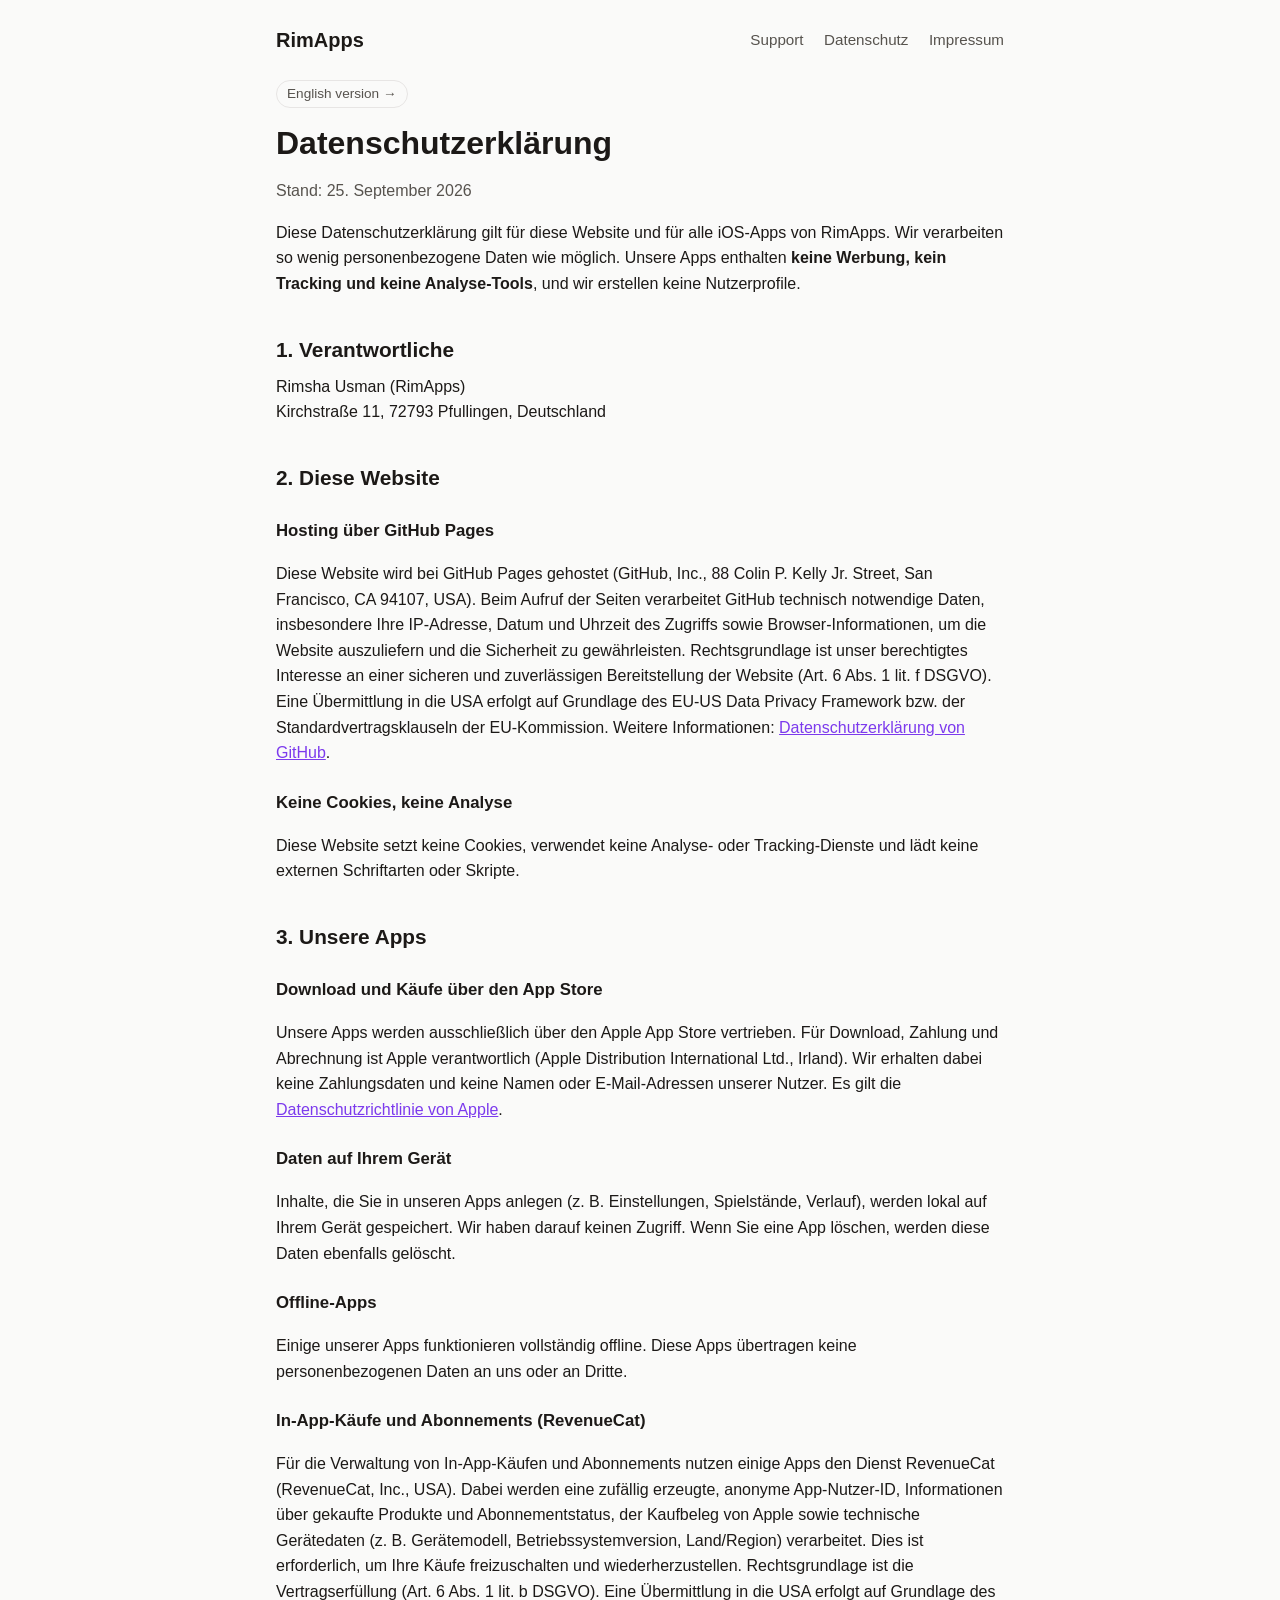
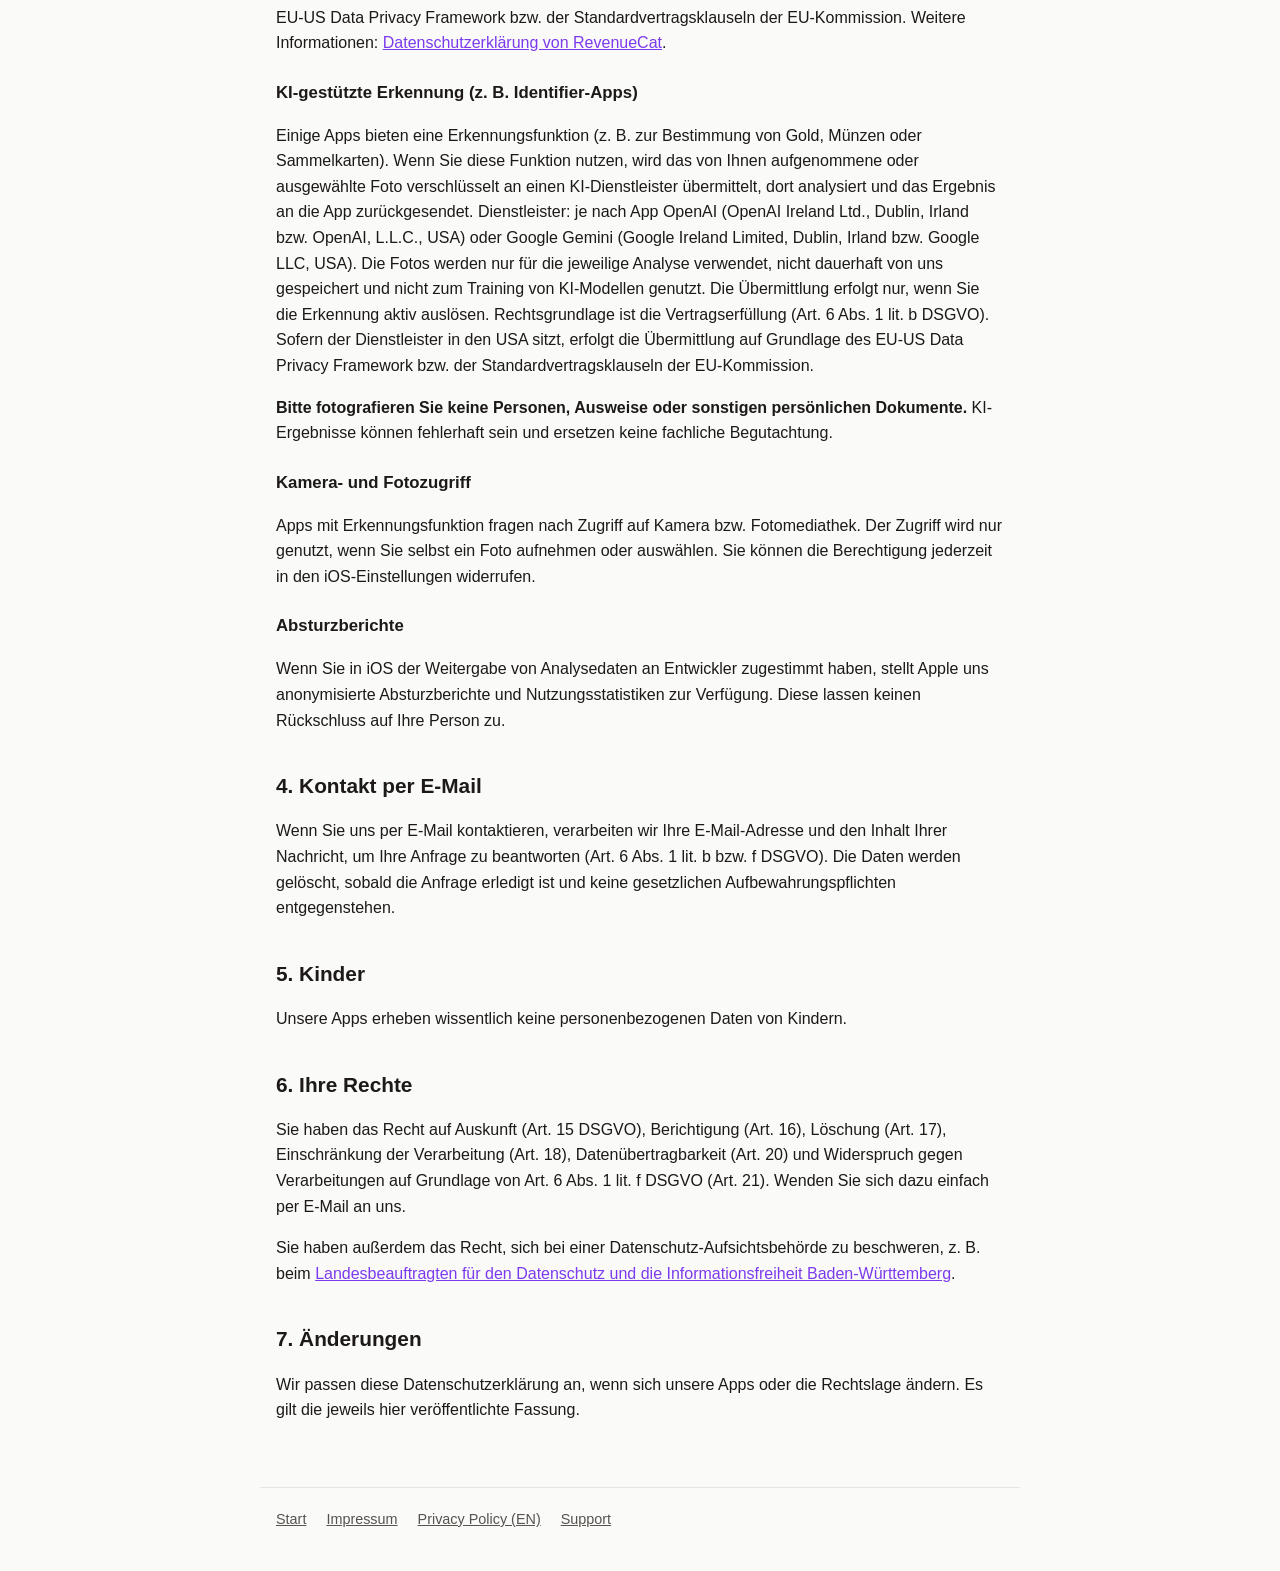
==== datenschutz.html @ 23a5810e "Add files via upload" ====
<!doctype html>
<html lang="de">
<head>
<meta charset="utf-8">
<meta name="viewport" content="width=device-width, initial-scale=1">
<title>Datenschutzerklärung – RimApps</title>
<link rel="stylesheet" href="style.css">
</head>
<body>
<header>
  <a class="brand" href="index.html">RimApps</a>
  <nav>
    <a href="support.html">Support</a>
    <a href="datenschutz.html">Datenschutz</a>
    <a href="impressum.html">Impressum</a>
  </nav>
</header>
<main>
  <a class="lang" href="privacy.html">English version →</a>
  <h1>Datenschutzerklärung</h1>
  <p class="muted">Stand: 25. September 2026</p>
  <p>Diese Datenschutzerklärung gilt für diese Website und für alle iOS-Apps von RimApps. Wir verarbeiten so wenig personenbezogene Daten wie möglich. Unsere Apps enthalten <strong>keine Werbung, kein Tracking und keine Analyse-Tools</strong>, und wir erstellen keine Nutzerprofile.</p>

  <h2>1. Verantwortliche</h2>
  <address>
    Rimsha Usman (RimApps)<br>
    Kirchstraße 11, 72793 Pfullingen, Deutschland
  </address>

  <h2>2. Diese Website</h2>
  <h3>Hosting über GitHub Pages</h3>
  <p>Diese Website wird bei GitHub Pages gehostet (GitHub, Inc., 88 Colin P. Kelly Jr. Street, San Francisco, CA 94107, USA). Beim Aufruf der Seiten verarbeitet GitHub technisch notwendige Daten, insbesondere Ihre IP-Adresse, Datum und Uhrzeit des Zugriffs sowie Browser-Informationen, um die Website auszuliefern und die Sicherheit zu gewährleisten. Rechtsgrundlage ist unser berechtigtes Interesse an einer sicheren und zuverlässigen Bereitstellung der Website (Art. 6 Abs. 1 lit. f DSGVO). Eine Übermittlung in die USA erfolgt auf Grundlage des EU-US Data Privacy Framework bzw. der Standardvertragsklauseln der EU-Kommission. Weitere Informationen: <a href="https://docs.github.com/de/site-policy/privacy-policies/github-general-privacy-statement">Datenschutzerklärung von GitHub</a>.</p>
  <h3>Keine Cookies, keine Analyse</h3>
  <p>Diese Website setzt keine Cookies, verwendet keine Analyse- oder Tracking-Dienste und lädt keine externen Schriftarten oder Skripte.</p>

  <h2>3. Unsere Apps</h2>
  <h3>Download und Käufe über den App Store</h3>
  <p>Unsere Apps werden ausschließlich über den Apple App Store vertrieben. Für Download, Zahlung und Abrechnung ist Apple verantwortlich (Apple Distribution International Ltd., Irland). Wir erhalten dabei keine Zahlungsdaten und keine Namen oder E-Mail-Adressen unserer Nutzer. Es gilt die <a href="https://www.apple.com/de/legal/privacy/">Datenschutzrichtlinie von Apple</a>.</p>

  <h3>Daten auf Ihrem Gerät</h3>
  <p>Inhalte, die Sie in unseren Apps anlegen (z.&nbsp;B. Einstellungen, Spielstände, Verlauf), werden lokal auf Ihrem Gerät gespeichert. Wir haben darauf keinen Zugriff. Wenn Sie eine App löschen, werden diese Daten ebenfalls gelöscht.</p>

  <h3>Offline-Apps</h3>
  <p>Einige unserer Apps funktionieren vollständig offline. Diese Apps übertragen keine personenbezogenen Daten an uns oder an Dritte.</p>

  <h3>In-App-Käufe und Abonnements (RevenueCat)</h3>
  <p>Für die Verwaltung von In-App-Käufen und Abonnements nutzen einige Apps den Dienst RevenueCat (RevenueCat, Inc., USA). Dabei werden eine zufällig erzeugte, anonyme App-Nutzer-ID, Informationen über gekaufte Produkte und Abonnementstatus, der Kaufbeleg von Apple sowie technische Gerätedaten (z.&nbsp;B. Gerätemodell, Betriebssystemversion, Land/Region) verarbeitet. Dies ist erforderlich, um Ihre Käufe freizuschalten und wiederherzustellen. Rechtsgrundlage ist die Vertragserfüllung (Art. 6 Abs. 1 lit. b DSGVO). Eine Übermittlung in die USA erfolgt auf Grundlage des EU-US Data Privacy Framework bzw. der Standardvertragsklauseln der EU-Kommission. Weitere Informationen: <a href="https://www.revenuecat.com/privacy/">Datenschutzerklärung von RevenueCat</a>.</p>

  <h3>KI-gestützte Erkennung (z.&nbsp;B. Identifier-Apps)</h3>
  <p>Einige Apps bieten eine Erkennungsfunktion (z.&nbsp;B. zur Bestimmung von Gold, Münzen oder Sammelkarten). Wenn Sie diese Funktion nutzen, wird das von Ihnen aufgenommene oder ausgewählte Foto verschlüsselt an einen KI-Dienstleister übermittelt, dort analysiert und das Ergebnis an die App zurückgesendet. Dienstleister: je nach App OpenAI (OpenAI Ireland Ltd., Dublin, Irland bzw. OpenAI, L.L.C., USA) oder Google Gemini (Google Ireland Limited, Dublin, Irland bzw. Google LLC, USA). Die Fotos werden nur für die jeweilige Analyse verwendet, nicht dauerhaft von uns gespeichert und nicht zum Training von KI-Modellen genutzt. Die Übermittlung erfolgt nur, wenn Sie die Erkennung aktiv auslösen. Rechtsgrundlage ist die Vertragserfüllung (Art. 6 Abs. 1 lit. b DSGVO). Sofern der Dienstleister in den USA sitzt, erfolgt die Übermittlung auf Grundlage des EU-US Data Privacy Framework bzw. der Standardvertragsklauseln der EU-Kommission.</p>
  <p><strong>Bitte fotografieren Sie keine Personen, Ausweise oder sonstigen persönlichen Dokumente.</strong> KI-Ergebnisse können fehlerhaft sein und ersetzen keine fachliche Begutachtung.</p>

  <h3>Kamera- und Fotozugriff</h3>
  <p>Apps mit Erkennungsfunktion fragen nach Zugriff auf Kamera bzw. Fotomediathek. Der Zugriff wird nur genutzt, wenn Sie selbst ein Foto aufnehmen oder auswählen. Sie können die Berechtigung jederzeit in den iOS-Einstellungen widerrufen.</p>

  <h3>Absturzberichte</h3>
  <p>Wenn Sie in iOS der Weitergabe von Analysedaten an Entwickler zugestimmt haben, stellt Apple uns anonymisierte Absturzberichte und Nutzungsstatistiken zur Verfügung. Diese lassen keinen Rückschluss auf Ihre Person zu.</p>

  <h2>4. Kontakt per E-Mail</h2>
  <p>Wenn Sie uns per E-Mail kontaktieren, verarbeiten wir Ihre E-Mail-Adresse und den Inhalt Ihrer Nachricht, um Ihre Anfrage zu beantworten (Art. 6 Abs. 1 lit. b bzw. f DSGVO). Die Daten werden gelöscht, sobald die Anfrage erledigt ist und keine gesetzlichen Aufbewahrungspflichten entgegenstehen.</p>

  <h2>5. Kinder</h2>
  <p>Unsere Apps erheben wissentlich keine personenbezogenen Daten von Kindern.</p>

  <h2>6. Ihre Rechte</h2>
  <p>Sie haben das Recht auf Auskunft (Art. 15 DSGVO), Berichtigung (Art. 16), Löschung (Art. 17), Einschränkung der Verarbeitung (Art. 18), Datenübertragbarkeit (Art. 20) und Widerspruch gegen Verarbeitungen auf Grundlage von Art. 6 Abs. 1 lit. f DSGVO (Art. 21). Wenden Sie sich dazu einfach per E-Mail an uns.</p>
  <p>Sie haben außerdem das Recht, sich bei einer Datenschutz-Aufsichtsbehörde zu beschweren, z.&nbsp;B. beim <a href="https://www.baden-wuerttemberg.datenschutz.de/">Landesbeauftragten für den Datenschutz und die Informationsfreiheit Baden-Württemberg</a>.</p>

  <h2>7. Änderungen</h2>
  <p>Wir passen diese Datenschutzerklärung an, wenn sich unsere Apps oder die Rechtslage ändern. Es gilt die jeweils hier veröffentlichte Fassung.</p>
</main>
<footer>
  <a href="index.html">Start</a>
  <a href="impressum.html">Impressum</a>
  <a href="privacy.html">Privacy Policy (EN)</a>
  <a href="support.html">Support</a>
</footer>
</body>
</html>
---- style.css ----
:root {
  --bg: #fafaf9;
  --fg: #1c1917;
  --muted: #57534e;
  --line: #e7e5e4;
  --accent: #7c3aed;
  --card: #ffffff;
}
@media (prefers-color-scheme: dark) {
  :root {
    --bg: #0c0a09;
    --fg: #f5f5f4;
    --muted: #a8a29e;
    --line: #292524;
    --accent: #a78bfa;
    --card: #1c1917;
  }
}
* { box-sizing: border-box; }
html { -webkit-text-size-adjust: 100%; }
body {
  margin: 0;
  background: var(--bg);
  color: var(--fg);
  font: 16px/1.6 -apple-system, BlinkMacSystemFont, "Segoe UI", Roboto, Helvetica, Arial, sans-serif;
}
a { color: var(--accent); }
header, main, footer { max-width: 760px; margin: 0 auto; padding: 0 16px; }
header { display: flex; align-items: center; justify-content: space-between; padding-top: 24px; padding-bottom: 24px; gap: 12px; flex-wrap: wrap; }
.brand { font-weight: 700; font-size: 1.25rem; color: var(--fg); text-decoration: none; }
nav a { margin-left: 16px; color: var(--muted); text-decoration: none; font-size: .95rem; }
nav a:first-child { margin-left: 0; }
nav a:hover { color: var(--fg); }
main { padding-bottom: 48px; }
h1 { font-size: 2rem; line-height: 1.2; margin: 8px 0 16px; }
h2 { font-size: 1.3rem; margin: 36px 0 8px; }
h3 { font-size: 1.05rem; margin: 24px 0 4px; }
p, li { color: var(--fg); }
.muted { color: var(--muted); }
.lang { display: inline-block; font-size: .85rem; border: 1px solid var(--line); border-radius: 999px; padding: 2px 10px; color: var(--muted); text-decoration: none; margin-bottom: 8px; }
.card { background: var(--card); border: 1px solid var(--line); border-radius: 12px; padding: 16px 20px; margin: 16px 0; }
address { font-style: normal; }
hr { border: 0; border-top: 1px solid var(--line); margin: 40px 0; }
footer { border-top: 1px solid var(--line); padding-top: 20px; padding-bottom: 40px; font-size: .9rem; color: var(--muted); }
footer a { color: var(--muted); margin-right: 16px; }
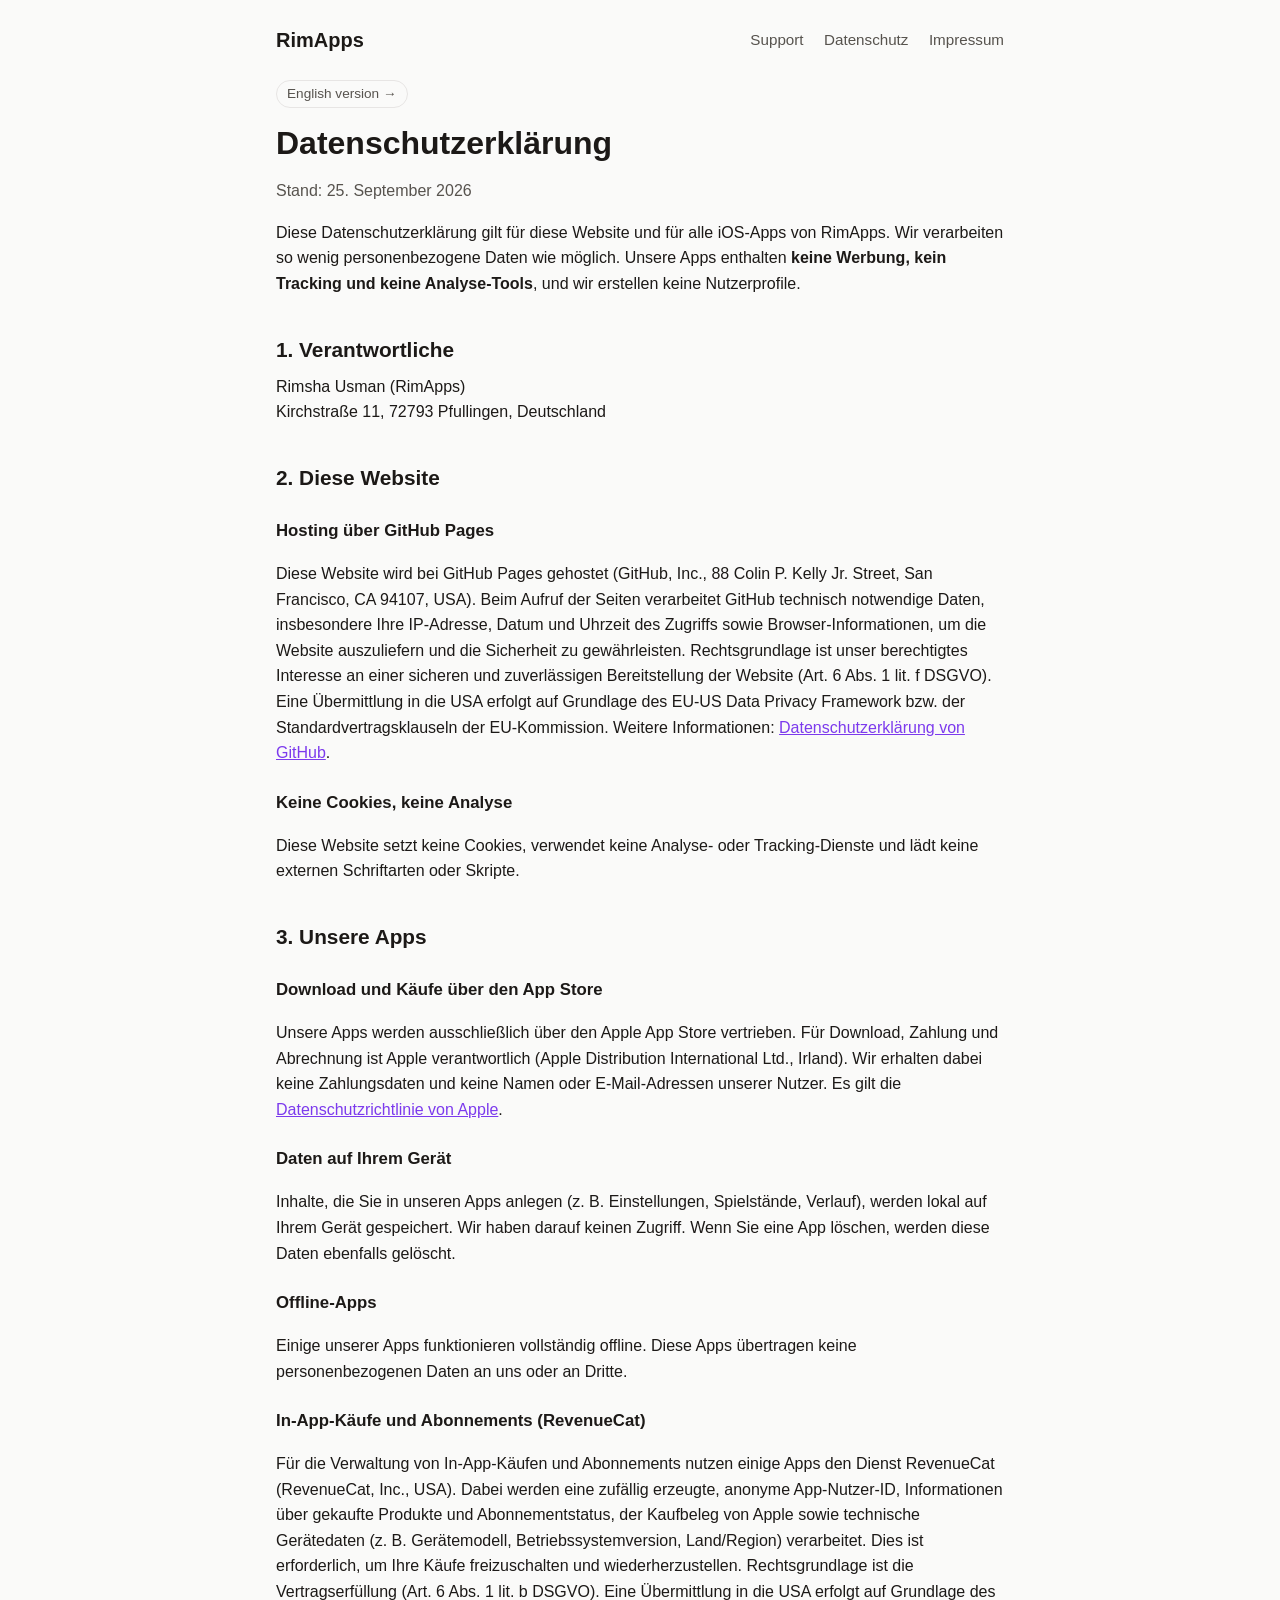
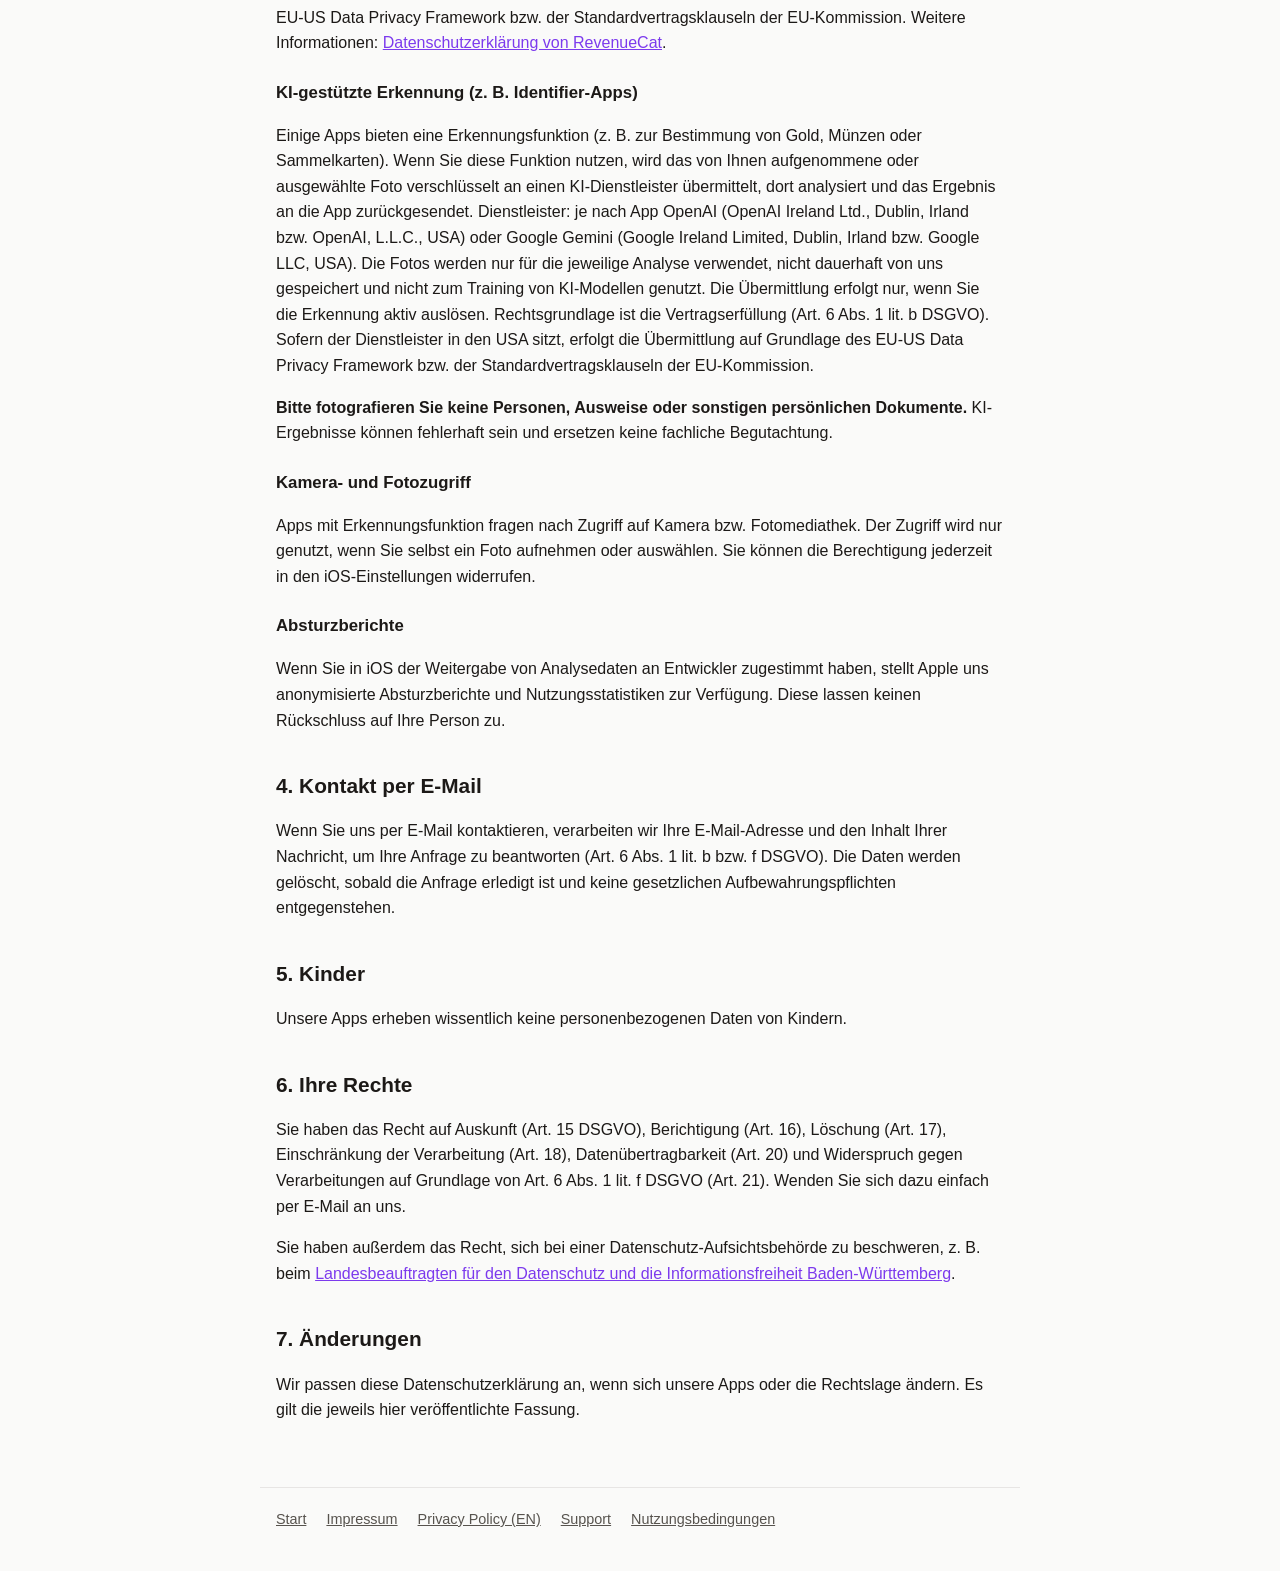
==== commit 30d61568: "Add files via upload" ====
--- a/datenschutz.html
+++ b/datenschutz.html
@@ -5,6 +5,7 @@
 <meta name="viewport" content="width=device-width, initial-scale=1">
 <title>Datenschutzerklärung – RimApps</title>
 <link rel="stylesheet" href="style.css">
+<script src="app.js" defer></script>
 </head>
 <body>
 <header>
@@ -74,6 +75,7 @@
   <a href="impressum.html">Impressum</a>
   <a href="privacy.html">Privacy Policy (EN)</a>
   <a href="support.html">Support</a>
+  <a href="nutzungsbedingungen.html">Nutzungsbedingungen</a>
 </footer>
 </body>
 </html>
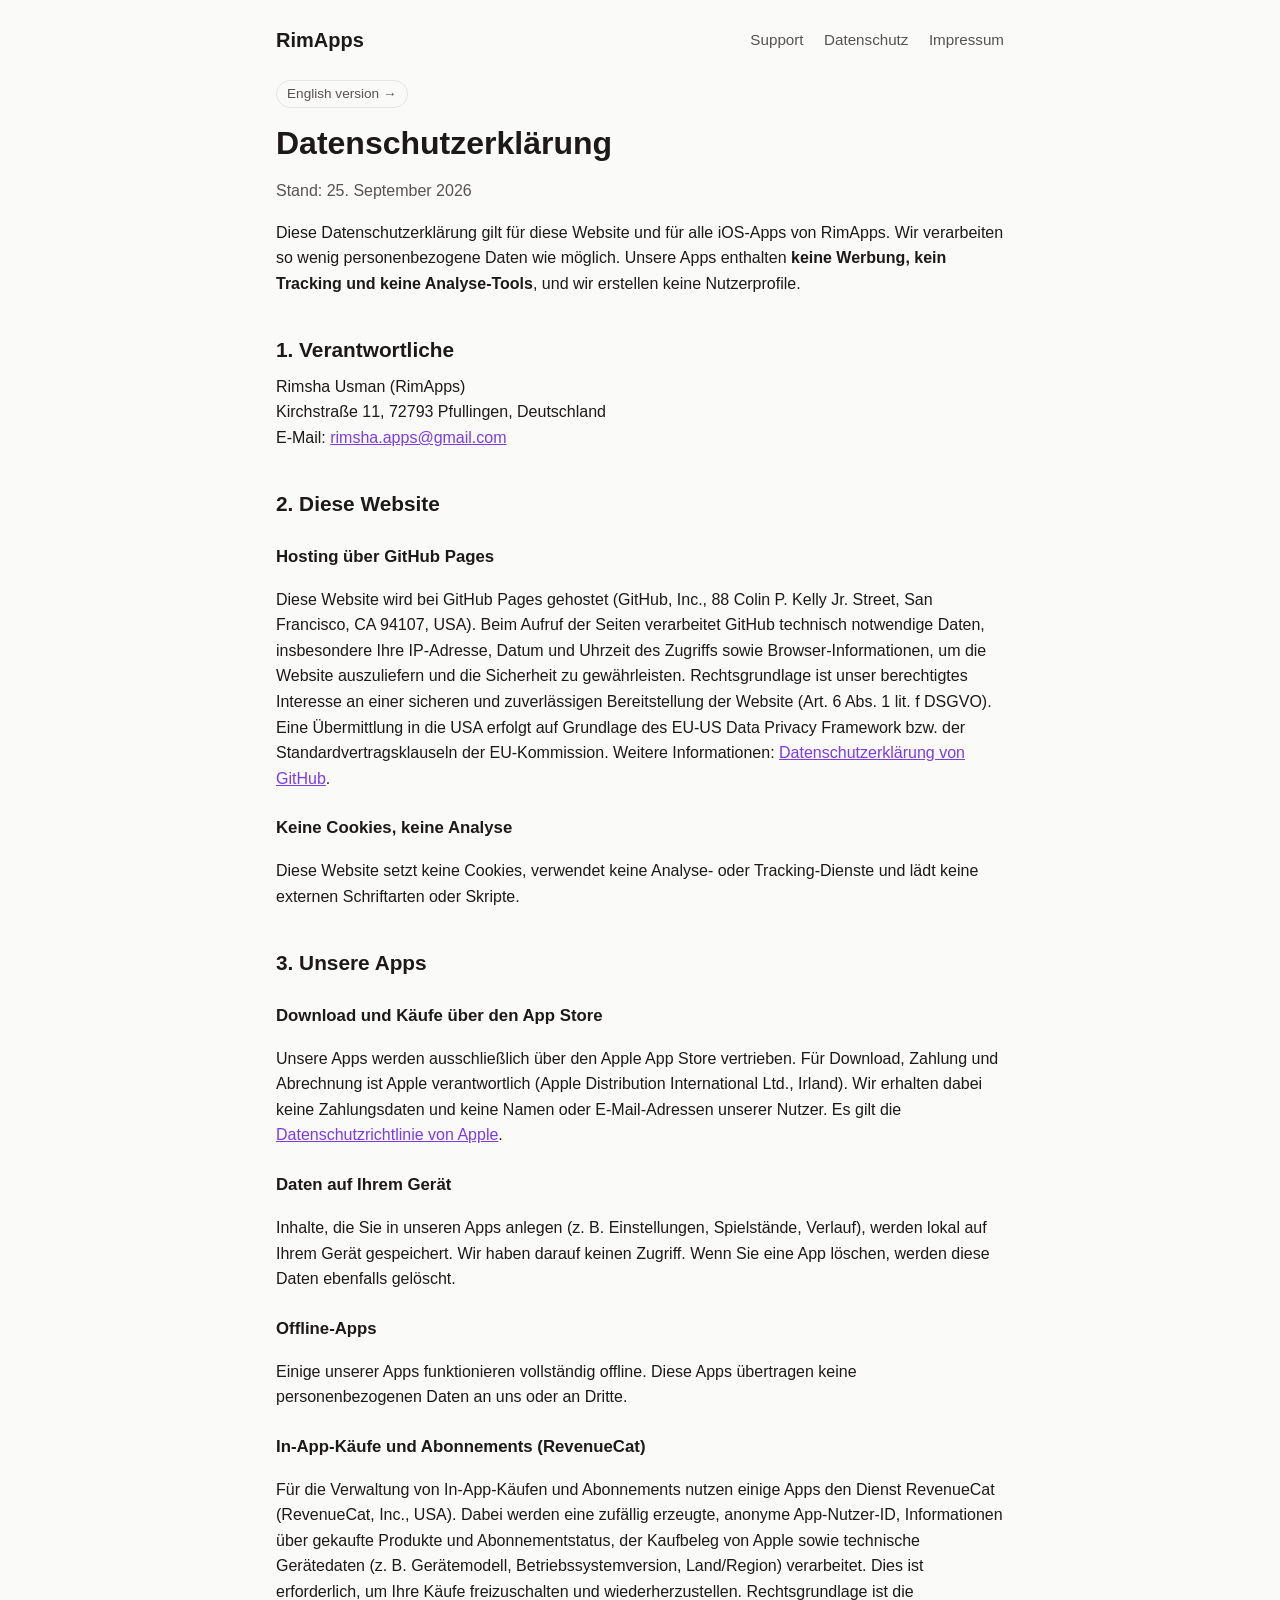
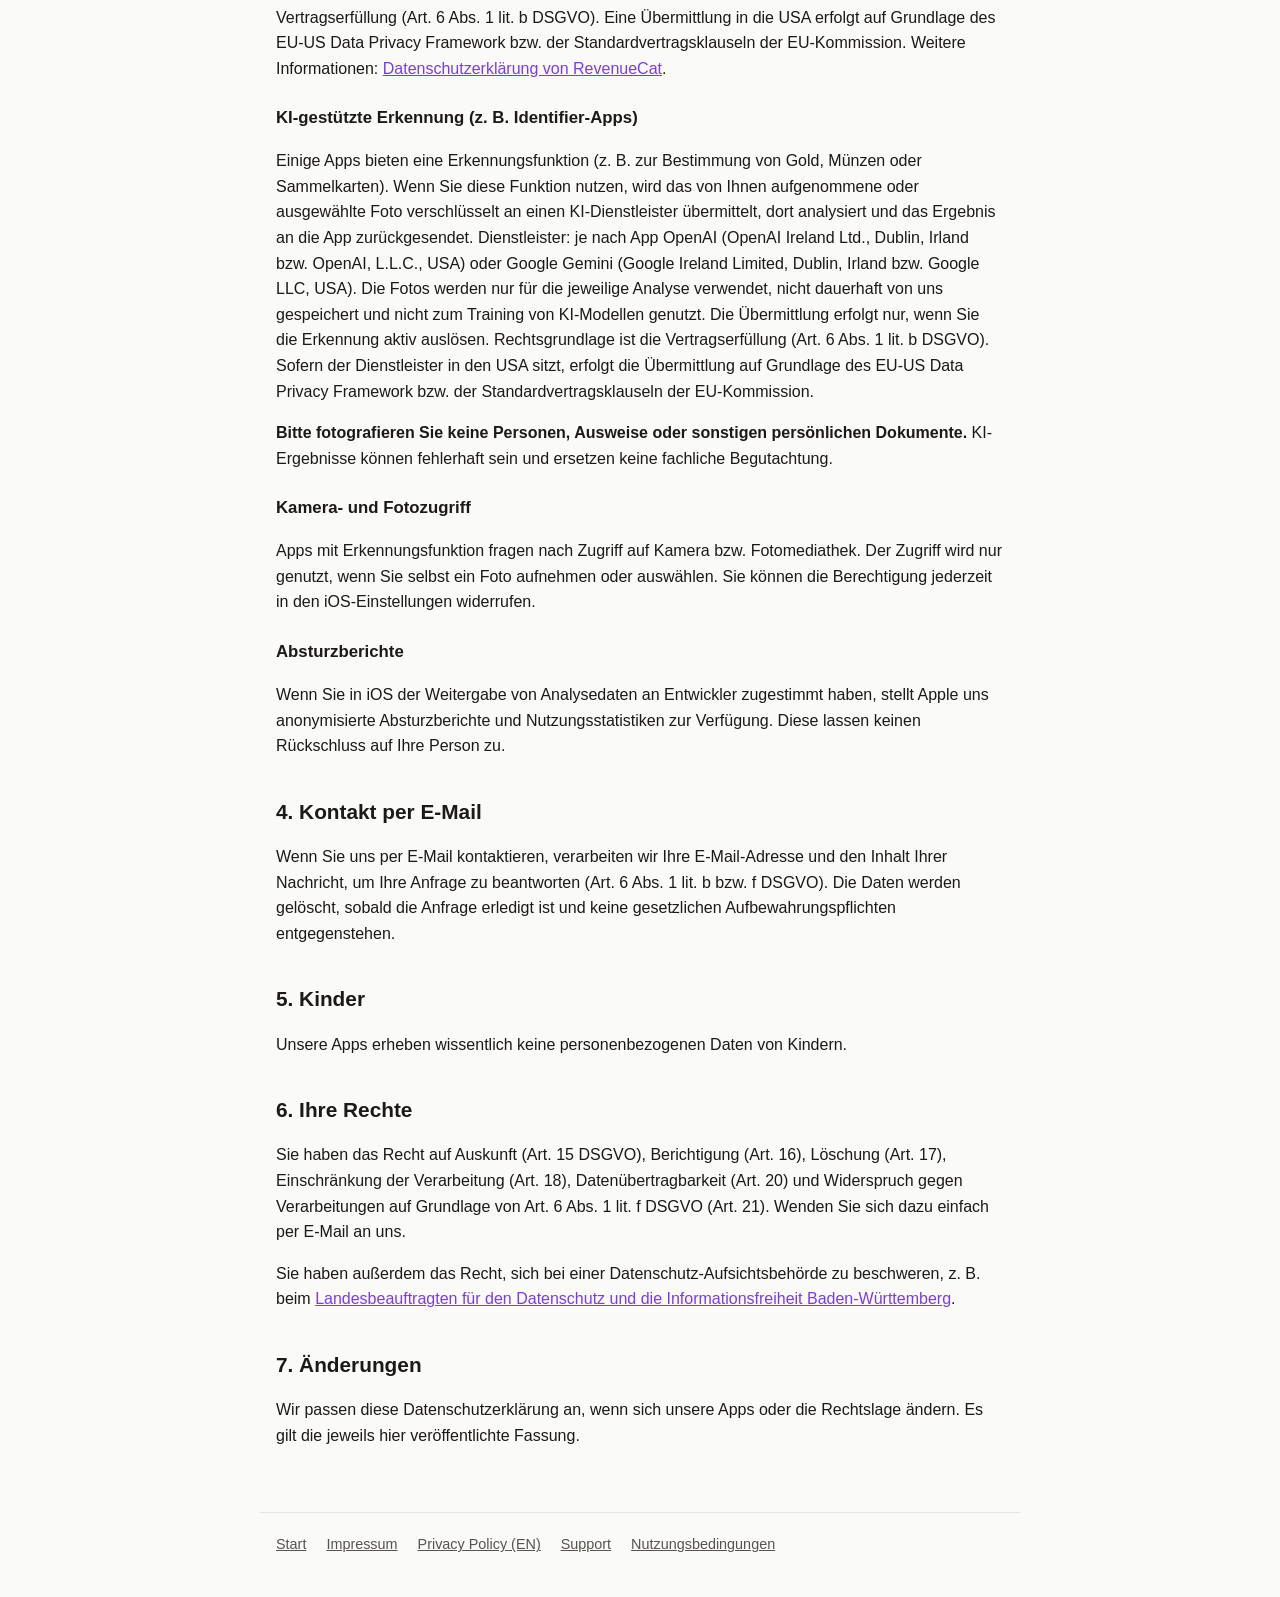
==== commit 2f4e5ec1: "Add files via upload" ====
--- a/datenschutz.html
+++ b/datenschutz.html
@@ -25,7 +25,8 @@
   <h2>1. Verantwortliche</h2>
   <address>
     Rimsha Usman (RimApps)<br>
-    Kirchstraße 11, 72793 Pfullingen, Deutschland
+    Kirchstraße 11, 72793 Pfullingen, Deutschland<br>
+    E-Mail: <a class="em" data-u="rimsha.apps" data-d="gmail.com">rimsha.apps [at] gmail [dot] com</a>
   </address>
 
   <h2>2. Diese Website</h2>
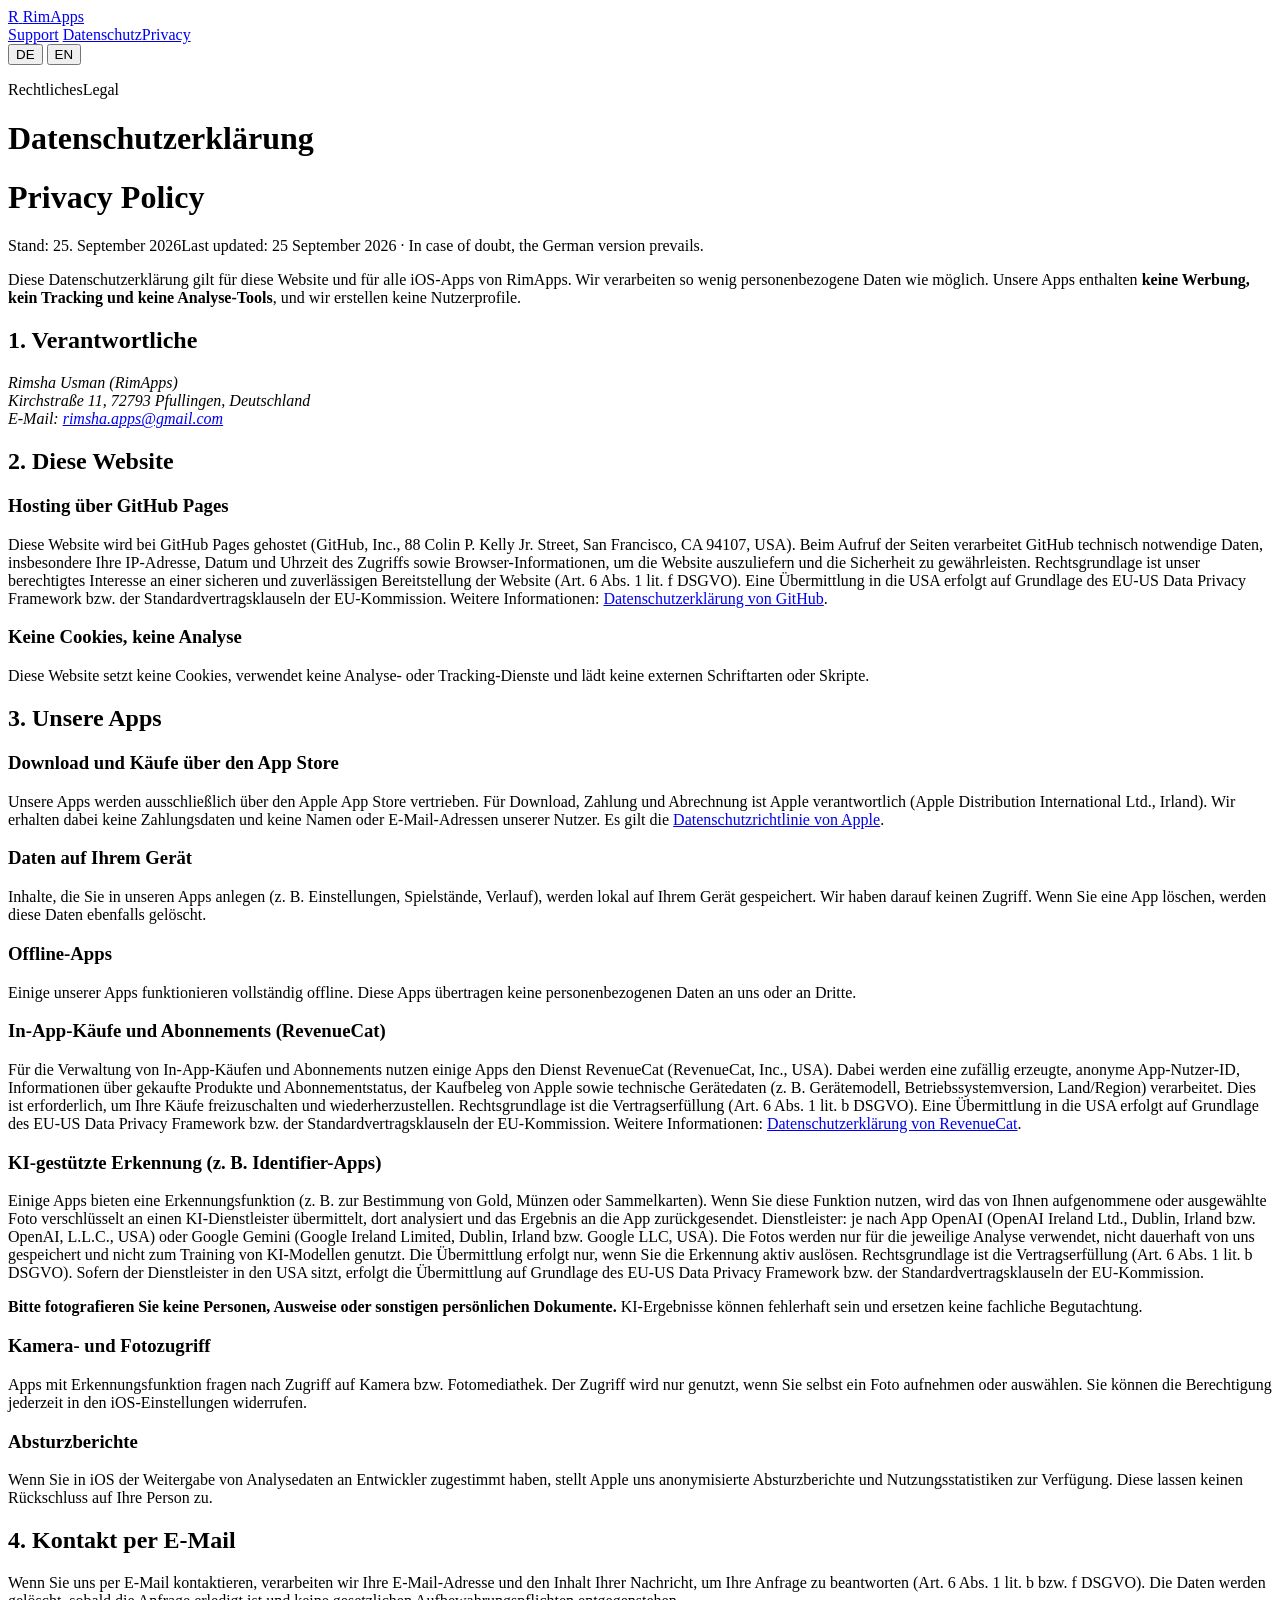
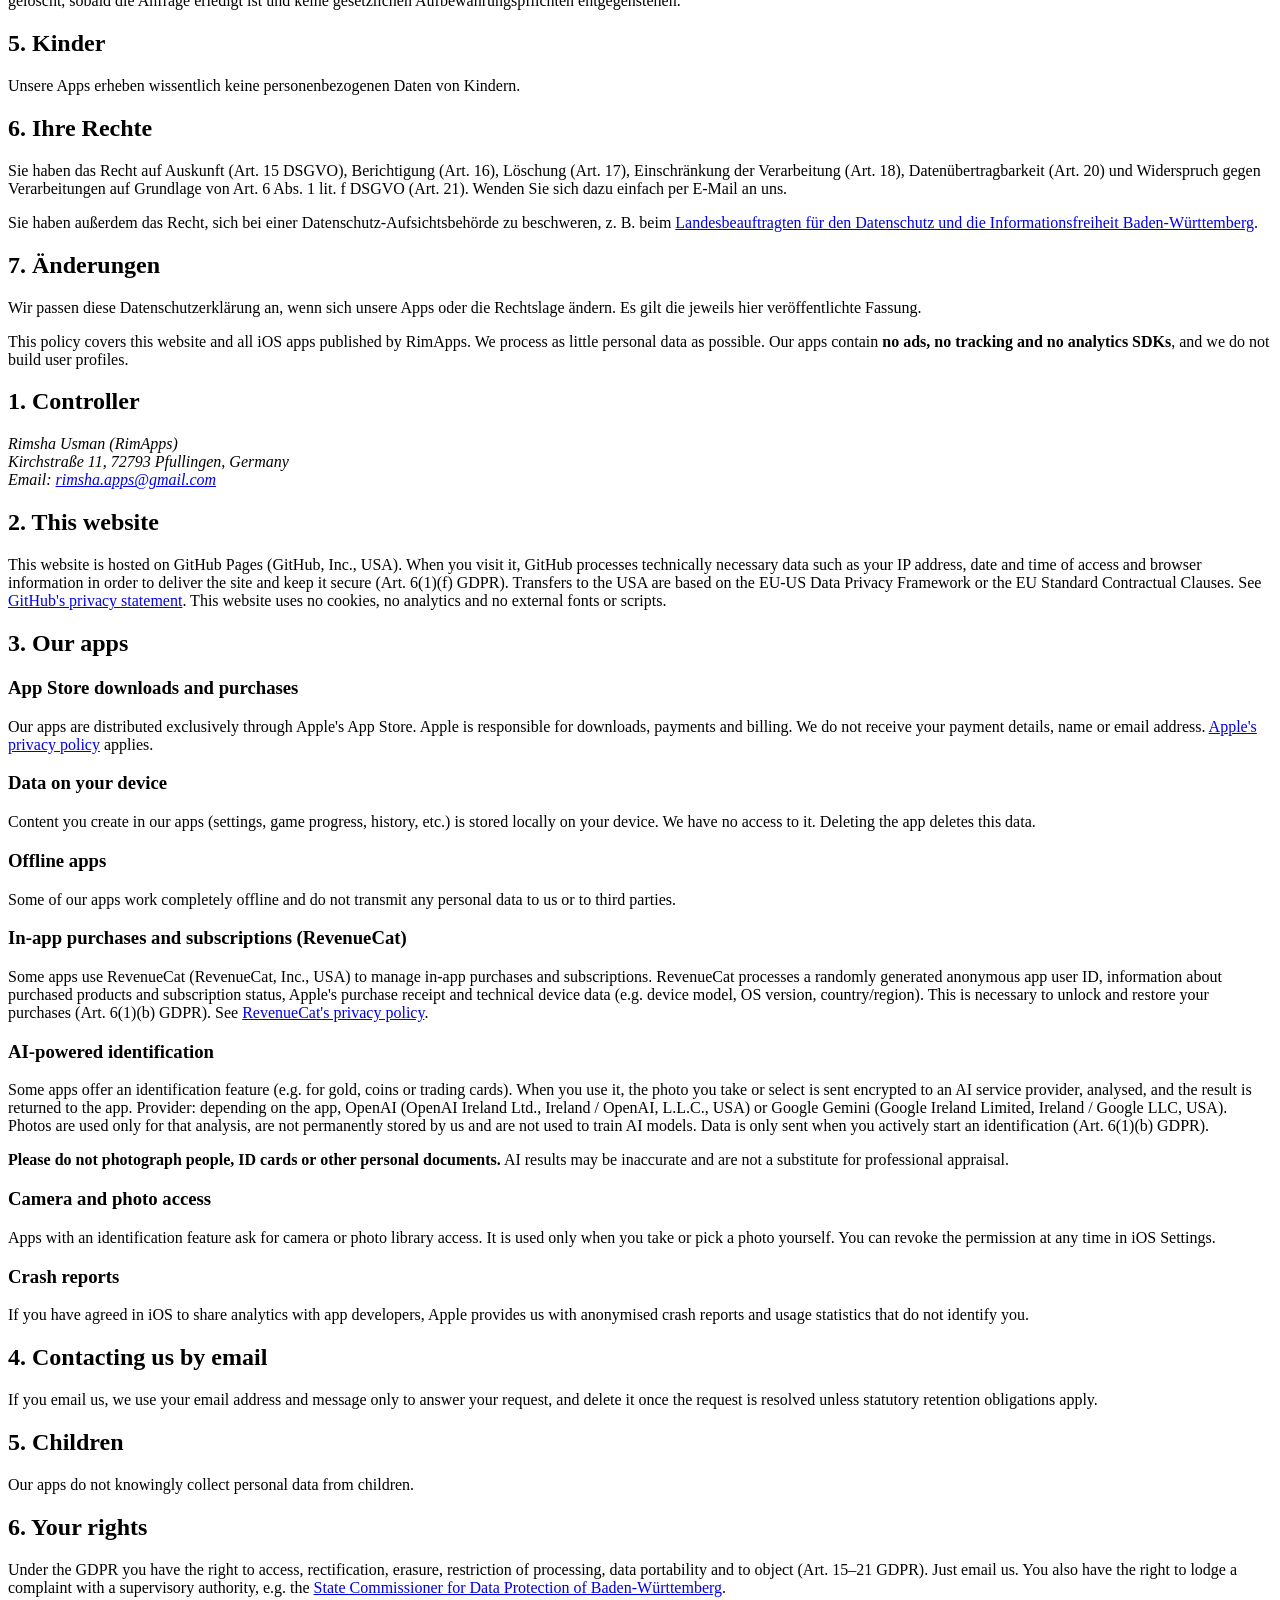
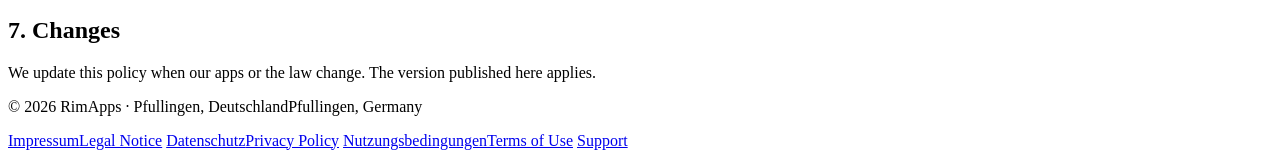
==== commit ecdac0dc: "Add files via upload" ====
--- a/datenschutz.html
+++ b/datenschutz.html
@@ -2,81 +2,11 @@
 <html lang="de">
 <head>
 <meta charset="utf-8">
-<meta name="viewport" content="width=device-width, initial-scale=1">
 <title>Datenschutzerklärung – RimApps</title>
-<link rel="stylesheet" href="style.css">
-<script src="app.js" defer></script>
+<meta name="robots" content="noindex">
+<link rel="canonical" href="privacy.html">
+<script>var p=new URLSearchParams(location.search);p.set("lang","de");location.replace("privacy.html?"+p.toString())</script>
+<meta http-equiv="refresh" content="0;url=privacy.html?lang=de">
 </head>
-<body>
-<header>
-  <a class="brand" href="index.html">RimApps</a>
-  <nav>
-    <a href="support.html">Support</a>
-    <a href="datenschutz.html">Datenschutz</a>
-    <a href="impressum.html">Impressum</a>
-  </nav>
-</header>
-<main>
-  <a class="lang" href="privacy.html">English version →</a>
-  <h1>Datenschutzerklärung</h1>
-  <p class="muted">Stand: 25. September 2026</p>
-  <p>Diese Datenschutzerklärung gilt für diese Website und für alle iOS-Apps von RimApps. Wir verarbeiten so wenig personenbezogene Daten wie möglich. Unsere Apps enthalten <strong>keine Werbung, kein Tracking und keine Analyse-Tools</strong>, und wir erstellen keine Nutzerprofile.</p>
-
-  <h2>1. Verantwortliche</h2>
-  <address>
-    Rimsha Usman (RimApps)<br>
-    Kirchstraße 11, 72793 Pfullingen, Deutschland<br>
-    E-Mail: <a class="em" data-u="rimsha.apps" data-d="gmail.com">rimsha.apps [at] gmail [dot] com</a>
-  </address>
-
-  <h2>2. Diese Website</h2>
-  <h3>Hosting über GitHub Pages</h3>
-  <p>Diese Website wird bei GitHub Pages gehostet (GitHub, Inc., 88 Colin P. Kelly Jr. Street, San Francisco, CA 94107, USA). Beim Aufruf der Seiten verarbeitet GitHub technisch notwendige Daten, insbesondere Ihre IP-Adresse, Datum und Uhrzeit des Zugriffs sowie Browser-Informationen, um die Website auszuliefern und die Sicherheit zu gewährleisten. Rechtsgrundlage ist unser berechtigtes Interesse an einer sicheren und zuverlässigen Bereitstellung der Website (Art. 6 Abs. 1 lit. f DSGVO). Eine Übermittlung in die USA erfolgt auf Grundlage des EU-US Data Privacy Framework bzw. der Standardvertragsklauseln der EU-Kommission. Weitere Informationen: <a href="https://docs.github.com/de/site-policy/privacy-policies/github-general-privacy-statement">Datenschutzerklärung von GitHub</a>.</p>
-  <h3>Keine Cookies, keine Analyse</h3>
-  <p>Diese Website setzt keine Cookies, verwendet keine Analyse- oder Tracking-Dienste und lädt keine externen Schriftarten oder Skripte.</p>
-
-  <h2>3. Unsere Apps</h2>
-  <h3>Download und Käufe über den App Store</h3>
-  <p>Unsere Apps werden ausschließlich über den Apple App Store vertrieben. Für Download, Zahlung und Abrechnung ist Apple verantwortlich (Apple Distribution International Ltd., Irland). Wir erhalten dabei keine Zahlungsdaten und keine Namen oder E-Mail-Adressen unserer Nutzer. Es gilt die <a href="https://www.apple.com/de/legal/privacy/">Datenschutzrichtlinie von Apple</a>.</p>
-
-  <h3>Daten auf Ihrem Gerät</h3>
-  <p>Inhalte, die Sie in unseren Apps anlegen (z.&nbsp;B. Einstellungen, Spielstände, Verlauf), werden lokal auf Ihrem Gerät gespeichert. Wir haben darauf keinen Zugriff. Wenn Sie eine App löschen, werden diese Daten ebenfalls gelöscht.</p>
-
-  <h3>Offline-Apps</h3>
-  <p>Einige unserer Apps funktionieren vollständig offline. Diese Apps übertragen keine personenbezogenen Daten an uns oder an Dritte.</p>
-
-  <h3>In-App-Käufe und Abonnements (RevenueCat)</h3>
-  <p>Für die Verwaltung von In-App-Käufen und Abonnements nutzen einige Apps den Dienst RevenueCat (RevenueCat, Inc., USA). Dabei werden eine zufällig erzeugte, anonyme App-Nutzer-ID, Informationen über gekaufte Produkte und Abonnementstatus, der Kaufbeleg von Apple sowie technische Gerätedaten (z.&nbsp;B. Gerätemodell, Betriebssystemversion, Land/Region) verarbeitet. Dies ist erforderlich, um Ihre Käufe freizuschalten und wiederherzustellen. Rechtsgrundlage ist die Vertragserfüllung (Art. 6 Abs. 1 lit. b DSGVO). Eine Übermittlung in die USA erfolgt auf Grundlage des EU-US Data Privacy Framework bzw. der Standardvertragsklauseln der EU-Kommission. Weitere Informationen: <a href="https://www.revenuecat.com/privacy/">Datenschutzerklärung von RevenueCat</a>.</p>
-
-  <h3>KI-gestützte Erkennung (z.&nbsp;B. Identifier-Apps)</h3>
-  <p>Einige Apps bieten eine Erkennungsfunktion (z.&nbsp;B. zur Bestimmung von Gold, Münzen oder Sammelkarten). Wenn Sie diese Funktion nutzen, wird das von Ihnen aufgenommene oder ausgewählte Foto verschlüsselt an einen KI-Dienstleister übermittelt, dort analysiert und das Ergebnis an die App zurückgesendet. Dienstleister: je nach App OpenAI (OpenAI Ireland Ltd., Dublin, Irland bzw. OpenAI, L.L.C., USA) oder Google Gemini (Google Ireland Limited, Dublin, Irland bzw. Google LLC, USA). Die Fotos werden nur für die jeweilige Analyse verwendet, nicht dauerhaft von uns gespeichert und nicht zum Training von KI-Modellen genutzt. Die Übermittlung erfolgt nur, wenn Sie die Erkennung aktiv auslösen. Rechtsgrundlage ist die Vertragserfüllung (Art. 6 Abs. 1 lit. b DSGVO). Sofern der Dienstleister in den USA sitzt, erfolgt die Übermittlung auf Grundlage des EU-US Data Privacy Framework bzw. der Standardvertragsklauseln der EU-Kommission.</p>
-  <p><strong>Bitte fotografieren Sie keine Personen, Ausweise oder sonstigen persönlichen Dokumente.</strong> KI-Ergebnisse können fehlerhaft sein und ersetzen keine fachliche Begutachtung.</p>
-
-  <h3>Kamera- und Fotozugriff</h3>
-  <p>Apps mit Erkennungsfunktion fragen nach Zugriff auf Kamera bzw. Fotomediathek. Der Zugriff wird nur genutzt, wenn Sie selbst ein Foto aufnehmen oder auswählen. Sie können die Berechtigung jederzeit in den iOS-Einstellungen widerrufen.</p>
-
-  <h3>Absturzberichte</h3>
-  <p>Wenn Sie in iOS der Weitergabe von Analysedaten an Entwickler zugestimmt haben, stellt Apple uns anonymisierte Absturzberichte und Nutzungsstatistiken zur Verfügung. Diese lassen keinen Rückschluss auf Ihre Person zu.</p>
-
-  <h2>4. Kontakt per E-Mail</h2>
-  <p>Wenn Sie uns per E-Mail kontaktieren, verarbeiten wir Ihre E-Mail-Adresse und den Inhalt Ihrer Nachricht, um Ihre Anfrage zu beantworten (Art. 6 Abs. 1 lit. b bzw. f DSGVO). Die Daten werden gelöscht, sobald die Anfrage erledigt ist und keine gesetzlichen Aufbewahrungspflichten entgegenstehen.</p>
-
-  <h2>5. Kinder</h2>
-  <p>Unsere Apps erheben wissentlich keine personenbezogenen Daten von Kindern.</p>
-
-  <h2>6. Ihre Rechte</h2>
-  <p>Sie haben das Recht auf Auskunft (Art. 15 DSGVO), Berichtigung (Art. 16), Löschung (Art. 17), Einschränkung der Verarbeitung (Art. 18), Datenübertragbarkeit (Art. 20) und Widerspruch gegen Verarbeitungen auf Grundlage von Art. 6 Abs. 1 lit. f DSGVO (Art. 21). Wenden Sie sich dazu einfach per E-Mail an uns.</p>
-  <p>Sie haben außerdem das Recht, sich bei einer Datenschutz-Aufsichtsbehörde zu beschweren, z.&nbsp;B. beim <a href="https://www.baden-wuerttemberg.datenschutz.de/">Landesbeauftragten für den Datenschutz und die Informationsfreiheit Baden-Württemberg</a>.</p>
-
-  <h2>7. Änderungen</h2>
-  <p>Wir passen diese Datenschutzerklärung an, wenn sich unsere Apps oder die Rechtslage ändern. Es gilt die jeweils hier veröffentlichte Fassung.</p>
-</main>
-<footer>
-  <a href="index.html">Start</a>
-  <a href="impressum.html">Impressum</a>
-  <a href="privacy.html">Privacy Policy (EN)</a>
-  <a href="support.html">Support</a>
-  <a href="nutzungsbedingungen.html">Nutzungsbedingungen</a>
-</footer>
-</body>
+<body><a href="privacy.html?lang=de">Datenschutzerklärung – RimApps</a></body>
 </html>
